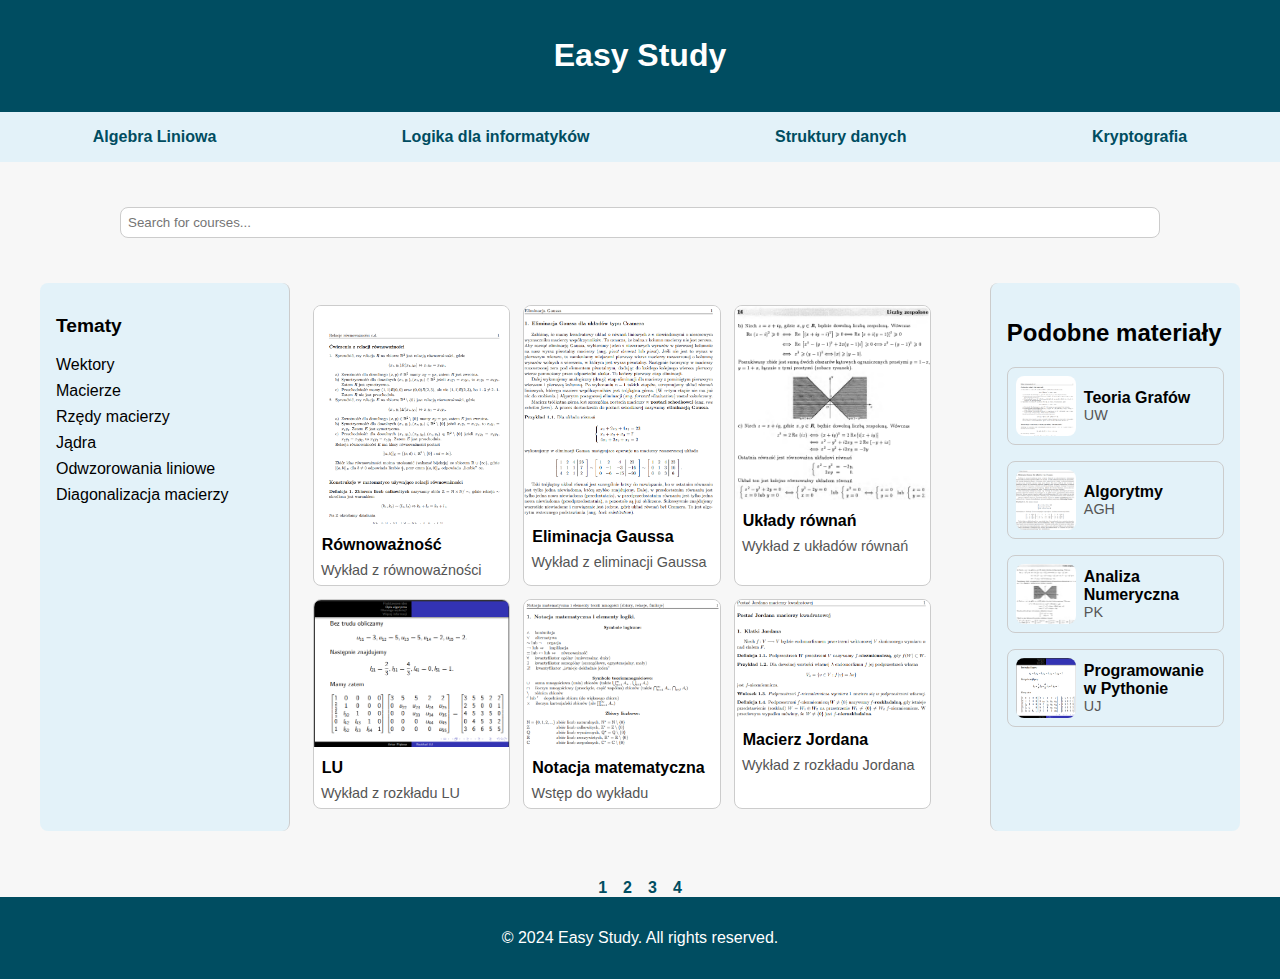
==== course.html @ 30961a10 "dupa" ====
<!DOCTYPE html>
<html lang="en">
<head>
    <meta charset="UTF-8">
    <meta name="viewport" content="width=device-width, initial-scale=1.0">
    <title>Easy Study</title>
    <style>
        body {
            font-family: Arial, sans-serif;
            margin: 0;
            padding: 0;
            background-color: #f7f7f7;
        }
        .container {
            display: flex;
            flex-direction: column;
            align-items: center;
        }
        .header, .footer {
            width: 100%;
            background-color: #004d61;
            color: white;
            text-align: center;
            padding: 1em 0;
        }
        .main-content {
            display: flex;
            max-width: 1200px;
            width: 100%;
            margin: 2em 0;
        }
        .sidebar {
            width: 20%;
            padding: 1em;
            background-color: #e3f2f9;
            border-right: 1px solid #ccc;
            border-radius: 8px;
        }
        .sidebar h2 {
            font-size: 1.2em;
            margin-bottom: 1em;
        }
        .sidebar ul {
            list-style: none;
            padding: 0;
        }
        .sidebar li {
            margin-bottom: 0.5em;
        }
        .course-categories {
            display: flex;
            justify-content: space-around;
            background-color: #e3f2f9;
            padding: 1em;
            margin-bottom: 2em;
            width: 100%;
            border-radius: 8px;
        }
        .course-categories a {
            color: #004d61;
            text-decoration: none;
            font-weight: bold;
        }
        .course-categories a:hover {
            text-decoration: underline;
        }
        .course-list {
            display: flex;
            flex-wrap: wrap;
            width: 60%;
            padding: 1em;
            margin-right: 1em;
        }
        .course-item {
            width: 30%;
            margin: 1%;
            background-color: white;
            border: 1px solid #ccc;
            border-radius: 8px;
            overflow: hidden;
            transition: transform 0.2s;
        }
        .course-item img {
            width: 100%;
            height: auto;
        }
        .course-item h3 {
            font-size: 1em;
            margin: 0.5em;
        }
        .course-item p {
            font-size: 0.9em;
            margin: 0.5em;
            color: #555;
        }
        .course-item:hover {
            transform: scale(1.05);
        }
        .pagination {
            display: flex;
            justify-content: center;
            width: 100%;
            margin-top: 1em;
        }
        .pagination a {
            margin: 0 0.5em;
            text-decoration: none;
            color: #004d61;
            font-weight: bold;
        }
        .search-bar {
            width: 80%;
            margin: 1em 0;
            padding: 0.5em;
            border: 1px solid #ccc;
            border-radius: 8px;
        }
        .related-materials {
            width: 20%;
            padding: 1em;
            background-color: #e3f2f9;
            border-left: 1px solid #ccc;
            border-radius: 8px;
        }
        .related-material {
            display: flex;
            align-items: center;
            margin-bottom: 1em;
            border: 1px solid #ccc;
            padding: 0.5em;
            border-radius: 8px;
            transition: transform 0.2s;
        }
        .related-material img {
            width: 60px;
            height: 60px;
            margin-right: 0.5em;
            border-radius: 8px;
            transition: transform 0.2s;
        }
        .related-material:hover img {
            transform: scale(1.1);
        }
        .related-material div {
            display: flex;
            flex-direction: column;
        }
        .related-material h4 {
            margin: 0;
            font-size: 1em;
        }
        .related-material p {
            margin: 0;
            font-size: 0.9em;
            color: #555;
        }
    </style>
</head>
<body>
    <div class="container">
        <div class="header">
            <h1>Easy Study</h1>
        </div>

        <div class="course-categories">
            <a href="#">Algebra Liniowa</a>
            <a href="#">Logika dla informatyków</a>
            <a href="#">Struktury danych</a>
            <a href="#">Kryptografia</a>
        </div>

        <input type="text" class="search-bar" placeholder="Search for courses...">

        <div class="main-content">
            <div class="sidebar">
                <h2>Tematy</h2>
                <ul>
                    <li>Wektory</li>
                    <li>Macierze</li>
                    <li>Rzędy macierzy</li>
                    <li>Jądra</li>
                    <li>Odwzorowania liniowe</li>
                    <li>Diagonalizacja macierzy</li>
                </ul>
            </div>

            <div class="course-list">
                <div class="course-item">
                    <img src="assets/1.png" alt="Course 1">
                    <h3>Równoważność</h3>
                    <p>Wykład z równoważności</p>
                </div>
                <div class="course-item">
                    <img src="assets/2.png" alt="Course 2">
                    <h3>Eliminacja Gaussa</h3>
                    <p>Wykład z eliminacji Gaussa</p>
                </div>
                <div class="course-item">
                    <img src="assets/3.png" alt="Course 3">
                    <h3>Układy równań</h3>
                    <p>Wykład z układów równań</p>
                </div>
                <div class="course-item">
                    <img src="assets/4.png" alt="Course 4">
                    <h3>LU</h3>
                    <p>Wykład z rozkładu LU</p>
                </div>
                <div class="course-item">
                    <img src="assets/5.png" alt="Course 5">
                    <h3>Notacja matematyczna</h3>
                    <p>Wstęp do wykładu</p>
                </div>
                <div class="course-item">
                    <img src="assets/6.png" alt="Course 6">
                    <h3>Macierz Jordana</h3>
                    <p>Wykład z rozkładu Jordana</p>
                </div>
            </div>

            <div class="related-materials">
                <h2>Podobne materiały</h2>
                <div class="related-material">
                    <img src="assets/1.png" alt="Related 1">
                    <div>
                        <h4>Teoria Grafów</h4>
                        <p>UW</p>
                    </div>
                </div>
                <div class="related-material">
                    <img src="assets/2.png" alt="Related 2">
                    <div>
                        <h4>Algorytmy</h4>
                        <p>AGH</p>
                    </div>
                </div>
                <div class="related-material">
                    <img src="assets/3.png" alt="Related 3">
                    <div>
                        <h4>Analiza Numeryczna</h4>
                        <p>PK</p>
                    </div>
                </div>
                <div class="related-material">
                    <img src="assets/4.png" alt="Related 4">
                    <div>
                        <h4>Programowanie w Pythonie</h4>
                        <p>UJ</p>
                    </div>
                </div>
            </div>
        </div>

        <div class="pagination">
            <a href="#">1</a>
            <a href="#">2</a>
            <a href="#">3</a>
            <a href="#">4</a>
        </div>

        <div class="footer">
            <p>&copy; 2024 Easy Study. All rights reserved.</p>
        </div>
    </div>
</body>
</html>
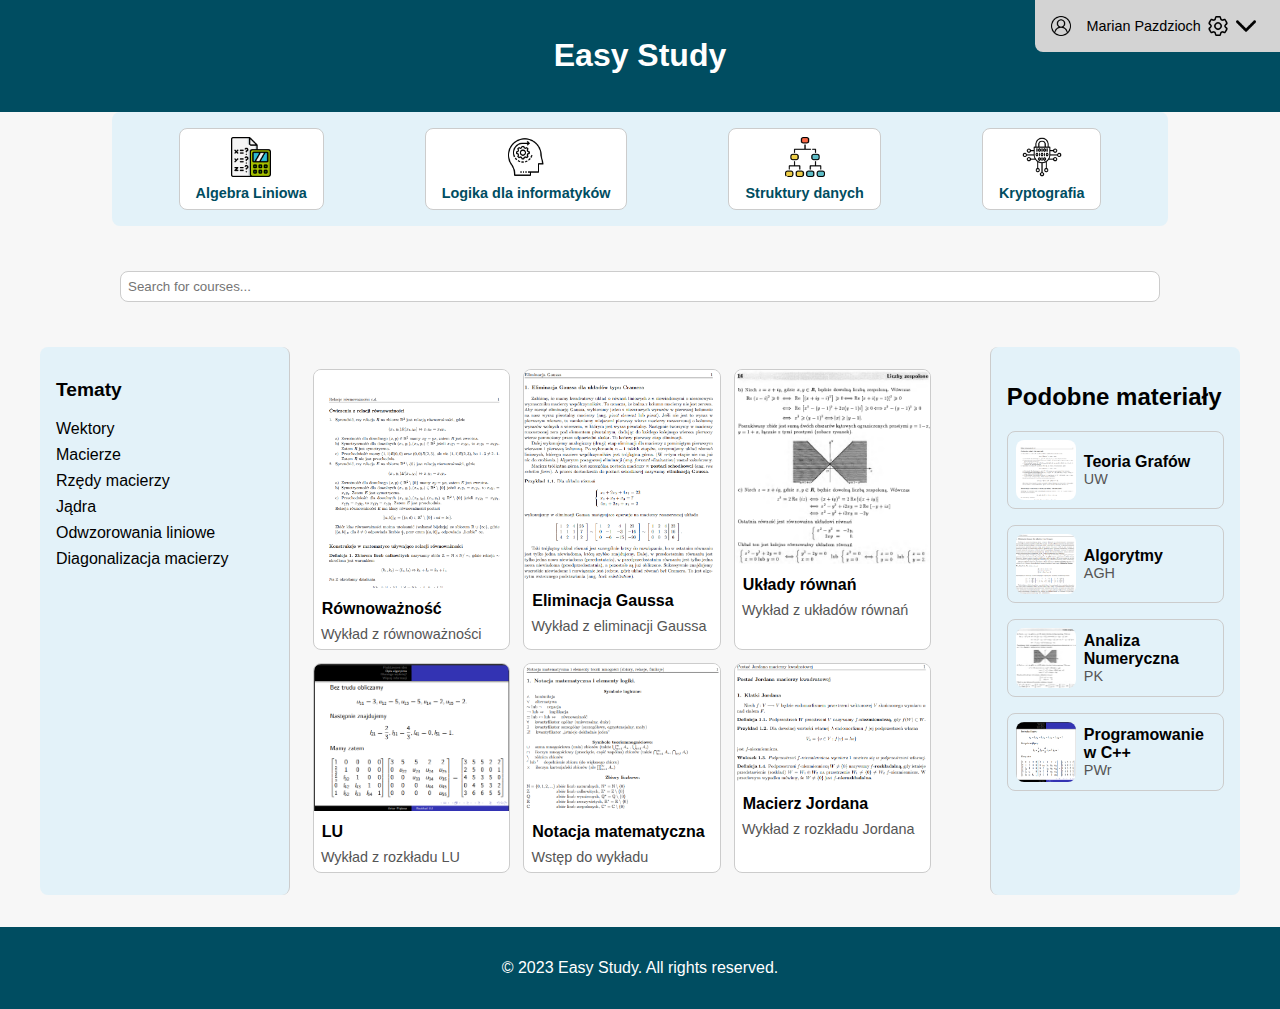
==== commit 79c8257a: "icons etc" ====
--- a/course.html
+++ b/course.html
@@ -22,6 +22,7 @@
             color: white;
             text-align: center;
             padding: 1em 0;
+            position: relative;
         }
         .main-content {
             display: flex;
@@ -53,15 +54,35 @@
             background-color: #e3f2f9;
             padding: 1em;
             margin-bottom: 2em;
-            width: 100%;
-            border-radius: 8px;
-        }
-        .course-categories a {
+            width: 80%;
+            border-radius: 8px;
+        }
+        .category-item {
+            background-color: white;
+            padding: 0.5em 1em;
+            border: 1px solid #ccc;
+            border-radius: 8px;
+            transition: box-shadow 0.3s;
+            display: flex;
+            flex-direction: column;
+            align-items: center;
+        }
+        .category-item:hover {
+            box-shadow: 0 4px 8px rgba(0, 0, 0, 0.2);
+        }
+        .category-item img {
+            width: 40px; /* Ustawia stały rozmiar ikonki */
+            height: 40px;
+            margin-bottom: 0.5em;
+        }
+        .category-item a {
             color: #004d61;
             text-decoration: none;
             font-weight: bold;
-        }
-        .course-categories a:hover {
+            font-size: 0.9em; /* Zmniejszona czcionka */
+            text-align: center;
+        }
+        .category-item a:hover {
             text-decoration: underline;
         }
         .course-list {
@@ -153,6 +174,31 @@
             margin: 0;
             font-size: 0.9em;
             color: #555;
+        }
+        .nav-container {
+            position: absolute;
+            top: 0;
+            right: 0;
+            background-color: #d3d3d3;
+            padding: 1em;
+            border-radius: 0 0 0 8px;
+            color: rgb(0, 0, 0);
+            display: flex;
+            align-items: center;
+        }
+        .nav-container img {
+            width: 20px;
+            height: 20px;
+            margin-right: 0.5em;
+            cursor: pointer;
+        }
+        .user-info {
+            display: flex;
+            align-items: center;
+        }
+        .user-info p {
+            margin: 0 0.5em;
+            font-size: 0.9em;
         }
     </style>
 </head>
@@ -160,13 +206,33 @@
     <div class="container">
         <div class="header">
             <h1>Easy Study</h1>
+            <div class="nav-container">
+                <div class="user-info"> 
+                    <img src="assets/user.png" alt="User Icon">
+                    <p>Marian Pazdzioch</p>
+                </div>
+                <img src="assets/setting.png" alt="Settings Icon">
+                <img src="assets/dropdown.png" alt="Dropdown Icon">
+            </div>
         </div>
 
         <div class="course-categories">
-            <a href="#">Algebra Liniowa</a>
-            <a href="#">Logika dla informatyków</a>
-            <a href="#">Struktury danych</a>
-            <a href="#">Kryptografia</a>
+            <div class="category-item">
+                <img src="assets/algebra.png" alt="Algebra Icon">
+                <a href="#">Algebra Liniowa</a>
+            </div>
+            <div class="category-item">
+                <img src="assets/logic.png" alt="Logic Icon">
+                <a href="#">Logika dla informatyków</a>
+            </div>
+            <div class="category-item">
+                <img src="assets/ds.png" alt="Data Structures Icon">
+                <a href="#">Struktury danych</a>
+            </div>
+            <div class="category-item">
+                <img src="assets/crypt.png" alt="Cryptography Icon">
+                <a href="#">Kryptografia</a>
+            </div>
         </div>
 
         <input type="text" class="search-bar" placeholder="Search for courses...">
@@ -243,22 +309,15 @@
                 <div class="related-material">
                     <img src="assets/4.png" alt="Related 4">
                     <div>
-                        <h4>Programowanie w Pythonie</h4>
-                        <p>UJ</p>
+                        <h4>Programowanie w C++</h4>
+                        <p>PWr</p>
                     </div>
                 </div>
             </div>
         </div>
 
-        <div class="pagination">
-            <a href="#">1</a>
-            <a href="#">2</a>
-            <a href="#">3</a>
-            <a href="#">4</a>
-        </div>
-
         <div class="footer">
-            <p>&copy; 2024 Easy Study. All rights reserved.</p>
+            <p>&copy; 2023 Easy Study. All rights reserved.</p>
         </div>
     </div>
 </body>
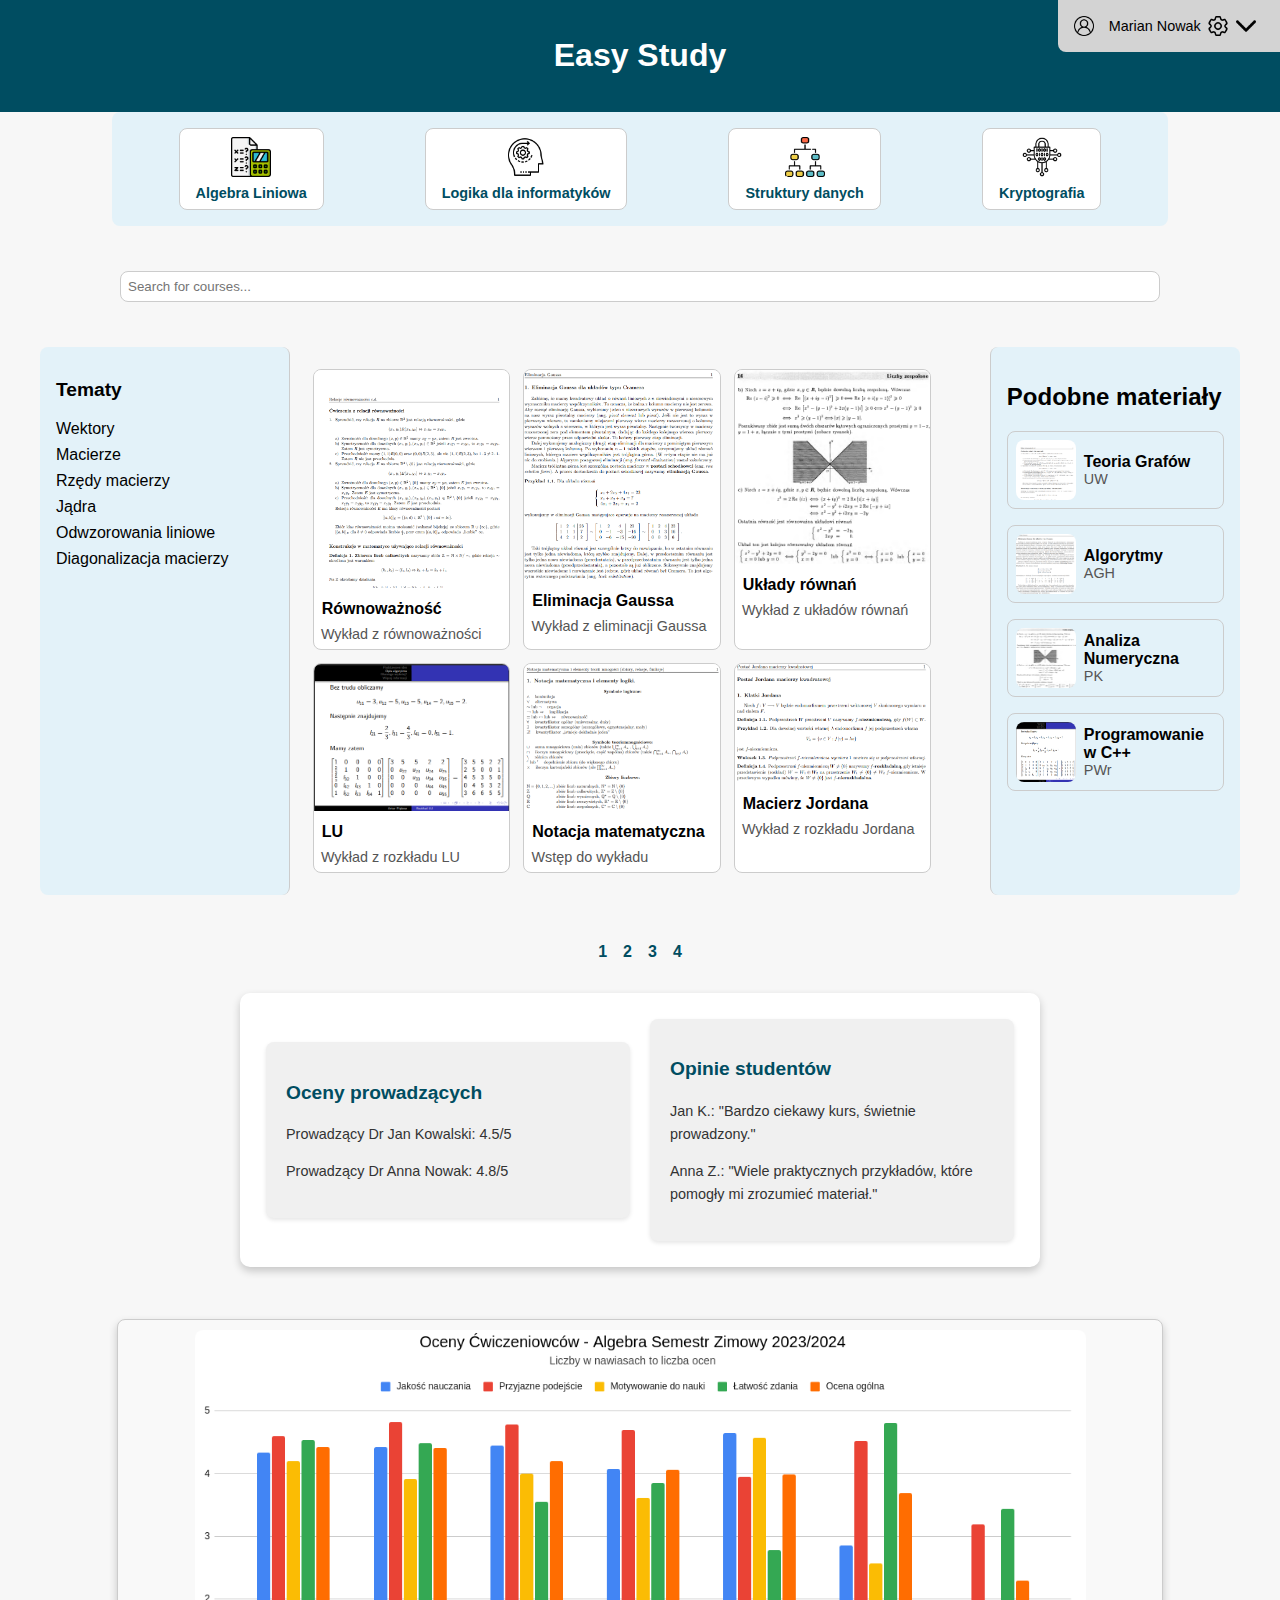
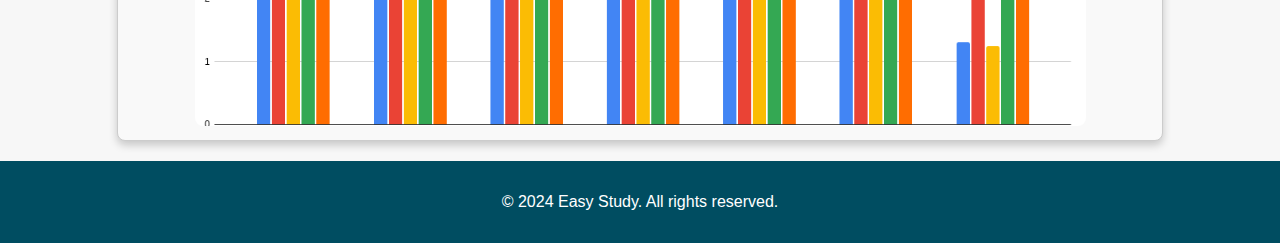
==== commit 75a10591: "initalasd" ====
--- a/course.html
+++ b/course.html
@@ -175,6 +175,56 @@
             font-size: 0.9em;
             color: #555;
         }
+        .feedback-section {
+            width: 60%; /* Dostosowanie szerokości sekcji */
+            margin: 2em auto; /* Wycentrowanie i dodanie marginesu */
+            padding: 1em; /* Padding dla lepszego odstępu od krawędzi */
+            background-color: #ffffff; /* Białe tło dla lepszej czytelności */
+            box-shadow: 0 4px 8px rgba(0,0,0,0.2); /* Subtelne cieniowanie dla efektu głębi */
+            border-radius: 10px; /* Zaokrąglenie rogów */
+            display: flex; /* Ustawienie elementów w rzędzie */
+            justify-content: space-between; /* Rozłożenie przestrzeni między elementami */
+            align-items: center; /* Wycentrowanie elementów w pionie */
+        }
+
+        .feedback-item {
+            flex: 1; /* Elastyczne rozciąganie elementu */
+            margin: 10px; /* Margines wokół każdego elementu */
+            padding: 20px; /* Dodatkowe padding wewnątrz */
+            background-color: #f0f0f0; /* Jasnoszare tło dla kontrastu */
+            border-radius: 8px; /* Zaokrąglenie rogów wewnętrznych elementów */
+            box-shadow: 0 2px 4px rgba(0,0,0,0.1); /* Lekkie cieniowanie dla wizualnej głębi */
+        }
+
+        .feedback-item h3 {
+            color: #004d61; /* Kolor nagłówków */
+            font-size: 1.2em; /* Większa czcionka dla nagłówków */
+        }
+
+        .feedback-item p {
+            font-size: 0.9em; /* Mniejsza czcionka dla paragrafów */
+            color: #333; /* Ciemnoszary kolor tekstu */
+            line-height: 1.6; /* Zwiększenie wysokości linii dla lepszej czytelności */
+            margin-top: 0.5em; /* Margines na górze każdego paragrafu */
+        }
+
+        .image-container {
+            width: 80%; /* Ograniczenie szerokości kontenera do 80% dla lepszego centrowania */
+            text-align: center;
+            margin: 20px auto; /* Automatyczne marginesy po obu stronach dla centrowania */
+            padding: 10px;
+            background-color: #f9f9f9; /* Tło dla lepszego kontrastu obrazu */
+            border: 1px solid #ccc; /* Dodanie ramki */
+            box-shadow: 0 4px 8px rgba(0, 0, 0, 0.2); /* Subtelne cieniowanie dla efektu głębi */
+            border-radius: 8px; /* Zaokrąglenie rogów dla estetycznego wyglądu */
+        }
+
+        .image-container img {
+            max-width: 100%; /* Zapewnia, że obraz nie przekroczy szerokości kontenera */
+            height: auto; /* Zachowanie proporcji obrazu */
+            border-radius: 8px; /* Zaokrąglenie rogów obrazu dla spójności z kontenerem */
+        }
+
         .nav-container {
             position: absolute;
             top: 0;
@@ -200,6 +250,8 @@
             margin: 0 0.5em;
             font-size: 0.9em;
         }
+
+
     </style>
 </head>
 <body>
@@ -207,9 +259,9 @@
         <div class="header">
             <h1>Easy Study</h1>
             <div class="nav-container">
-                <div class="user-info"> 
+                <div class="user-info">
                     <img src="assets/user.png" alt="User Icon">
-                    <p>Marian Pazdzioch</p>
+                    <p>Marian Nowak</p>
                 </div>
                 <img src="assets/setting.png" alt="Settings Icon">
                 <img src="assets/dropdown.png" alt="Dropdown Icon">
@@ -235,53 +287,53 @@
             </div>
         </div>
 
-        <input type="text" class="search-bar" placeholder="Search for courses...">
-
-        <div class="main-content">
-            <div class="sidebar">
-                <h2>Tematy</h2>
-                <ul>
-                    <li>Wektory</li>
-                    <li>Macierze</li>
-                    <li>Rzędy macierzy</li>
-                    <li>Jądra</li>
-                    <li>Odwzorowania liniowe</li>
-                    <li>Diagonalizacja macierzy</li>
-                </ul>
-            </div>
-
-            <div class="course-list">
-                <div class="course-item">
-                    <img src="assets/1.png" alt="Course 1">
-                    <h3>Równoważność</h3>
-                    <p>Wykład z równoważności</p>
-                </div>
-                <div class="course-item">
-                    <img src="assets/2.png" alt="Course 2">
-                    <h3>Eliminacja Gaussa</h3>
-                    <p>Wykład z eliminacji Gaussa</p>
-                </div>
-                <div class="course-item">
-                    <img src="assets/3.png" alt="Course 3">
-                    <h3>Układy równań</h3>
-                    <p>Wykład z układów równań</p>
-                </div>
-                <div class="course-item">
-                    <img src="assets/4.png" alt="Course 4">
-                    <h3>LU</h3>
-                    <p>Wykład z rozkładu LU</p>
-                </div>
-                <div class="course-item">
-                    <img src="assets/5.png" alt="Course 5">
-                    <h3>Notacja matematyczna</h3>
-                    <p>Wstęp do wykładu</p>
-                </div>
-                <div class="course-item">
-                    <img src="assets/6.png" alt="Course 6">
-                    <h3>Macierz Jordana</h3>
-                    <p>Wykład z rozkładu Jordana</p>
-                </div>
-            </div>
+    <input type="text" class="search-bar" placeholder="Search for courses...">
+
+    <div class="main-content">
+        <div class="sidebar">
+            <h2>Tematy</h2>
+            <ul>
+                <li>Wektory</li>
+                <li>Macierze</li>
+                <li>Rzędy macierzy</li>
+                <li>Jądra</li>
+                <li>Odwzorowania liniowe</li>
+                <li>Diagonalizacja macierzy</li>
+            </ul>
+        </div>
+
+        <div class="course-list">
+            <div class="course-item">
+                <img src="assets/1.png" alt="Course 1">
+                <h3>Równoważność</h3>
+                <p>Wykład z równoważności</p>
+            </div>
+            <div class="course-item">
+                <img src="assets/2.png" alt="Course 2">
+                <h3>Eliminacja Gaussa</h3>
+                <p>Wykład z eliminacji Gaussa</p>
+            </div>
+            <div class="course-item">
+                <img src="assets/3.png" alt="Course 3">
+                <h3>Układy równań</h3>
+                <p>Wykład z układów równań</p>
+            </div>
+            <div class="course-item">
+                <img src="assets/4.png" alt="Course 4">
+                <h3>LU</h3>
+                <p>Wykład z rozkładu LU</p>
+            </div>
+            <div class="course-item">
+                <img src="assets/5.png" alt="Course 5">
+                <h3>Notacja matematyczna</h3>
+                <p>Wstęp do wykładu</p>
+            </div>
+            <div class="course-item">
+                <img src="assets/6.png" alt="Course 6">
+                <h3>Macierz Jordana</h3>
+                <p>Wykład z rozkładu Jordana</p>
+            </div>
+        </div>
 
             <div class="related-materials">
                 <h2>Podobne materiały</h2>
@@ -316,8 +368,31 @@
             </div>
         </div>
 
+        <div class="pagination">
+            <a href="#">1</a>
+            <a href="#">2</a>
+            <a href="#">3</a>
+            <a href="#">4</a>
+        </div>
+
+        <div class="feedback-section">
+            <div class="feedback-item">
+                <h3>Oceny prowadzących</h3>
+                <p>Prowadzący Dr Jan Kowalski: 4.5/5</p>
+                <p>Prowadzący Dr Anna Nowak: 4.8/5</p>
+            </div>
+            <div class="feedback-item">
+                <h3>Opinie studentów</h3>
+                <p>Jan K.: "Bardzo ciekawy kurs, świetnie prowadzony."</p>
+                <p>Anna Z.: "Wiele praktycznych przykładów, które pomogły mi zrozumieć materiał."</p>
+            </div>
+        </div>
+        <div class="image-container">
+            <img src="./assets/chart.png" alt="Informacyjny wykres">
+        </div>
+
         <div class="footer">
-            <p>&copy; 2023 Easy Study. All rights reserved.</p>
+            <p>&copy; 2024 Easy Study. All rights reserved.</p>
         </div>
     </div>
 </body>
